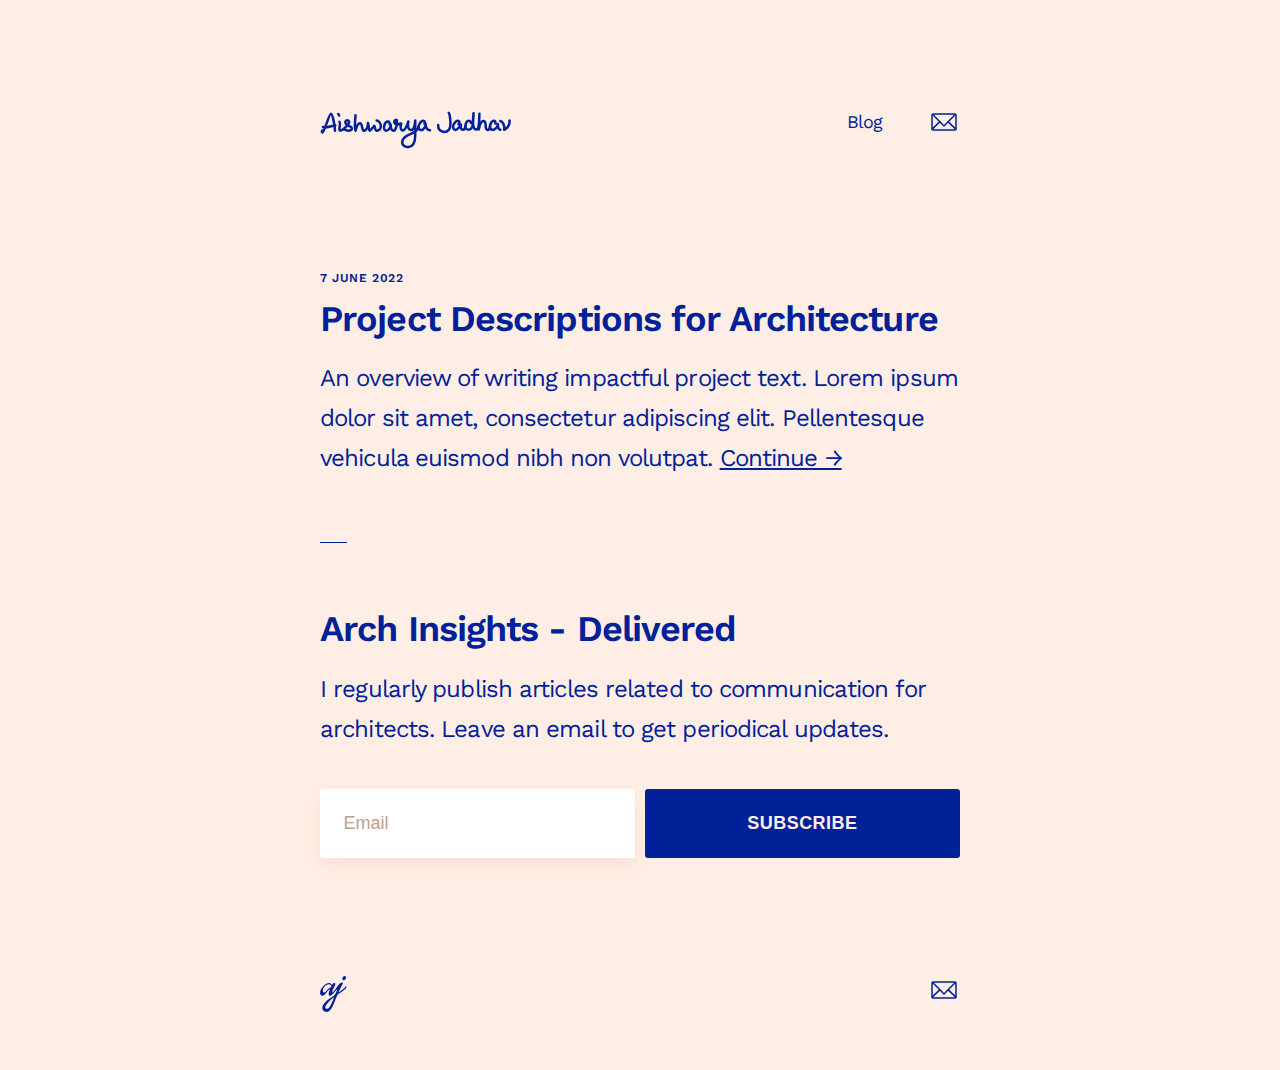
==== blog/index.html @ 1b181960 "Initial Blog Design" ====
<!DOCTYPE html>
<html>
  <head>
      <meta name="viewport" content="width=device-width,initial-scale=1">
      <title>Aishwarya Jadhav</title>
      <meta name="description" content="Helping creative people tell better stories through text. A ghostwriter of impactful project narratives, blogs and opinion pieces for press.">
      <link rel="preconnect" href="https://fonts.googleapis.com">
      <link rel="preconnect" href="https://fonts.gstatic.com" crossorigin>
      <link href="https://fonts.googleapis.com/css2?family=Work+Sans:wght@300;400;600&display=swap" rel="stylesheet">
      <link rel="shortcut icon" type="image/png" href="images/favicon.png"/>
      <link rel="apple-touch-icon" href="images/favicon.png">

      <!-- Social Shares -->
      <meta property="og:type" content="website">
      <meta property="og:site_name" content="Aishwarya Jadhav">
      <meta name="twitter:image:alt" content="Aishwarya Jadhav">
      <meta property="og:title" content="Aishwarya Jadhav">
      <meta property="og:description" content="Helping creative people tell better stories through text. A ghostwriter of impactful project narratives, blogs and opinion pieces for press.">
      <meta property="og:url" content="https://aishwaryajadhav.in">
      <meta property="og:url:secure_url" content="https://aishwaryajadhav.in">
      <meta property="og:image" content="https://aishwaryajadhav.in/images/share-image.png">
      <meta property="og:image:secure_url" content="https://aishwaryajadhav.in/images/share-image.png">
      <meta name="twitter:image" content="https://aishwaryajadhav.in/images/share-image.png">

      <link type="text/css" rel="stylesheet" href="/css/styles.css">


      <!-- Global site tag (gtag.js) - Google Analytics -->
      <script async src="https://www.googletagmanager.com/gtag/js?id=G-655TTPQYN3"></script>
      <script>
        window.dataLayer = window.dataLayer || [];
        function gtag(){dataLayer.push(arguments);}
        gtag('js', new Date());

        gtag('config', 'G-655TTPQYN3');
      </script>
  </head>
  <body>
    <div class="page-container">
      <div class="navigation" id="header-navigation"></div>

      <div class="articles">
          <div class="article">
              <aside class="date">
                  7 June 2022
              </aside>
              <h1>
                <a href="/blog/post/project-descriptions-for-architecture.html">Project Descriptions for Architecture</a>
              </h1>
              <p>
                An overview of writing impactful project text. Lorem ipsum dolor sit amet, consectetur adipiscing elit. Pellentesque vehicula euismod nibh non volutpat.
                <a href="/blog/post/project-descriptions-for-architecture.html">Continue &rarr;</a>
              </p>
          </div>
      </div>
      <div id="newsletter" class="article">
        <!-- <h1>
          <a href="/blog/post/project-descriptions-for-architecture.html">Arch Insights - Delivered</a>
        </h1>
        <p>
            I regularly publish articles related to communication for architects. Leave an email to get periodical updates.
        </p>
        <div id="mc_embed_signup">
          <form action="https://aishwaryajadhav.us18.list-manage.com/subscribe/post?u=3070e0b4a040e0c55b825b30b&amp;id=7c478db450" method="post" id="mc-embedded-subscribe-form" name="mc-embedded-subscribe-form" class="validate" target="_blank" novalidate>
            <div id="mc_embed_signup_scroll">
              <div class="buttons">
                <input type="email" value="" name="EMAIL" class="required email" id="mce-EMAIL" placeholder="Email">
                <input type="submit" value="Subscribe" name="subscribe" id="mc-embedded-subscribe" class="button">
              </div>
              <div hidden="true"><input type="hidden" name="tags" value="2143954"></div>
              <div style="position: absolute; left: -5000px;" aria-hidden="true"><input type="text" name="b_3070e0b4a040e0c55b825b30b_7c478db450" tabindex="-1" value=""></div>
            </div>
          </form>
        </div> -->
      </div>
      <div class="footer" id="footer-navigation"></div>
    </div>
    <script type="text/javascript" src="/js/templates.js"></script>
  </body>
</html>
---- css/styles.css ----
html, body {
  height: 100%;
  width: 100%;
  margin: 0;
  padding: 0;
  background: #FFEEE5;
  color: #002198;
  font-family: 'Work Sans', sans-serif;
  font-weight: 400;
  font-size: 18px;
  letter-spacing: -.05em;
}
img {
  max-width: 100%;
}
p {
  font-size: 1.333em;
  line-height: 1.666em;
  margin-top: 0;
  margin-bottom: 1.666em;
}
p:last-child {
  margin-bottom: 0;
}
aside, aside.date {
  font-size: 12px;
  line-height: 14px;
  text-transform: uppercase;
  letter-spacing: .05em;
  font-weight: 600;
  margin-bottom: 1em;
}
p.home-hero {
  font-size: 2em;
  line-height: 1.55em;
  font-weight: 300;
}
a {
  display: inline-block;
  border-radius: 3px;
  padding: .1em .2em;
  margin: -.1em -.2em;
  transition: background .2s ease;
}
a, a:hover, a:active, a:visited {
  color: #002198;
}
a:hover {
  background: #fae1d4;
}
.logo {
  padding-top: .25em;
}
a.no-hover:hover {
  background: transparent;
}
.nav-items a {
  display: inline-block;
  text-decoration: none;
  vertical-align: middle;
  margin-left: 2em;
  font-weight: 400;
  line-height: 32px;
  padding: 0 .5em;
}
a.icon {
  height: 32px;
  width: 32px;
  padding: 0 .25em;
  margin-right: -.25em;
}
h1 {
  font-weight: 600;
  font-size: 2em;
  line-height: 1.24em;
  padding: 0;
  margin: 0 0 .5em;
}
.home h1 {
  margin-bottom: 0;
}
h1 a {
  text-decoration: none;
}
h2 {
  font-size: 2em;
  margin-top: 2em;
}
h3 {
  font-weight: 300;
  font-size: 1.33em;
  line-height: 1.22em;
  padding: .5em 0 0;
  margin: 0;
}
.page-container {
  width: calc(100vw - 64px);
  max-width: 640px;
  margin: 0 auto;
}
.navigation, .footer {
  display: flex;
  justify-content: space-between;
  width: 100%;
  padding: 6em 0 3em;
}
.footer {
  padding: 3em 0;
}
.buttons {
  display: flex;
  justify-content: space-between;
}
input {
  background: #fff;
  color: #002198;
  border: none;
  outline: none;
  border: 2px solid #fff;
  box-shadow: 0 8px 16px #fae1d4;
  margin: 0;
  border-radius: 3px;
}
input:hover, input:focus {
  border: 2px solid #fae1d4;
  background: #fff;
  color: #002198;
  outline: none;
}
input, .button, .button:hover, .button:active, .button:visited {
  font-size: 1em;
  padding: 1.2em;
  width: 268px;
  display: flex;
  justify-content: space-between;
  transition: background .2s ease, box-shadow .2s ease, border .2s ease;
  box-sizing: content-box;
}
input::placeholder {
  color: #c19e8d;
}
.button, .button:hover, .button:active, .button:visited {
  border: 2px solid #002198;
  background: #002198;
  color: #FFEEE5;
  font-weight: 600;
  text-transform: uppercase;
  letter-spacing: .025em;
  text-decoration: none;
  box-shadow: none;
}
.button:hover {
  border: 2px solid #001663;
  background: #001663;
  box-shadow: 0 8px 16px #f5d1be;
}
.whatsapp.button {
  background: transparent;
  color: #002198;
  transition: border .2s ease, color .2s ease, background .2s ease;
}
.whatsapp.button:hover {
  background: transparent;
  color: #001663;
  background: #fae1d4;
}
.logos {
  font-size: .75em;
  font-weight: 600;
  text-transform: uppercase;
  letter-spacing: .025em;
  padding: 8em 0;
}
.logo-list {
  display: flex;
  justify-content: space-between;
  margin-top: 1.5em;
}
.logo-list img {
  height: 28px;
}
.article {
  position: relative;
  padding: 3.55em 0;
}
.article::before {
  content: '';
  display: block;
  height: 1px;
  width: 1.5em;
  background: #002198;
  position: absolute;
  bottom: 0;
  left: 0;
}
.home .article::before {
  bottom: auto;
  top: 0;
}
#newsletter.article::before {
  display: none;
}
.article a,.article a:hover,.article a:active,.article a:visited {
  display: inline;
  padding: 0;
  margin: 0;
  border-radius: 0;
  border-bottom: 2px solid transparent;
  transition: background .2s ease, border .2s ease;
}
.article a:hover {
  border-bottom: 2px solid #e8c6b5;
}
/* Blog */
.picture-group {
  display: flex;
  flex-wrap: wrap;
  gap: 4px;
  padding: 2px 0;
}
.one .picture{
  padding-bottom: 100%;
}
.two .picture{
  padding-bottom: 66%;
}
.three .picture{
  padding-bottom: 40%;
}
.picture {
  background: 50% 50% no-repeat;
  background-size: cover;
  flex-grow: 1;
  z-index: 1;
  transition: transform .3s ease, box-shadow .3s ease;
}
.picture-group + p {
  margin-top: 1.666em;
}
.picture:hover {
  z-index: 999;
  transform: scale(1.02);
  box-shadow: 0 16px 16px rgba(0,0,0,.1);
}
.two .picture:hover {
  transform: scale(1.03);
}
.three .picture:hover {
  transform: scale(1.05);
}
.index-link {
  margin-top: 5em;
}
.index-link a {
  text-decoration: none;
}
@media only screen and (max-width:640px) {
  html, body {
    font-size: 12px;
  }
  a.icon {
    height: 28px;
    width: 28px;
  }
  .buttons {
    flex-wrap: wrap;
    gap: 12px;
  }
  input, .button, .button:hover, .button:active, .button:visited {
    flex-basis: 100%;
    width: 100%;
    font-size: 1.2em;
    padding: 1.33em;
  }
  .navigation {
    padding: 4em 0 2em;
  }
  .logo {
    width: 150px;
    padding-top: .5em;
  }
  .nav-items a {
    font-size: 1.333em;
    margin-left: 1.5em;
  }
  p {
    margin: .5em 0 1.25em;
  }
  .small-hide {
    display: none;
  }
  h1 {
    line-height: 1.26em;
  }
  .logos {
    font-size: 1em;
    padding: 8em 0 4em;
  }
  .logo-list {
    gap: 32px;
    flex-wrap: wrap;
  }
  .logo-list img {
    height: 24px;
  }
}
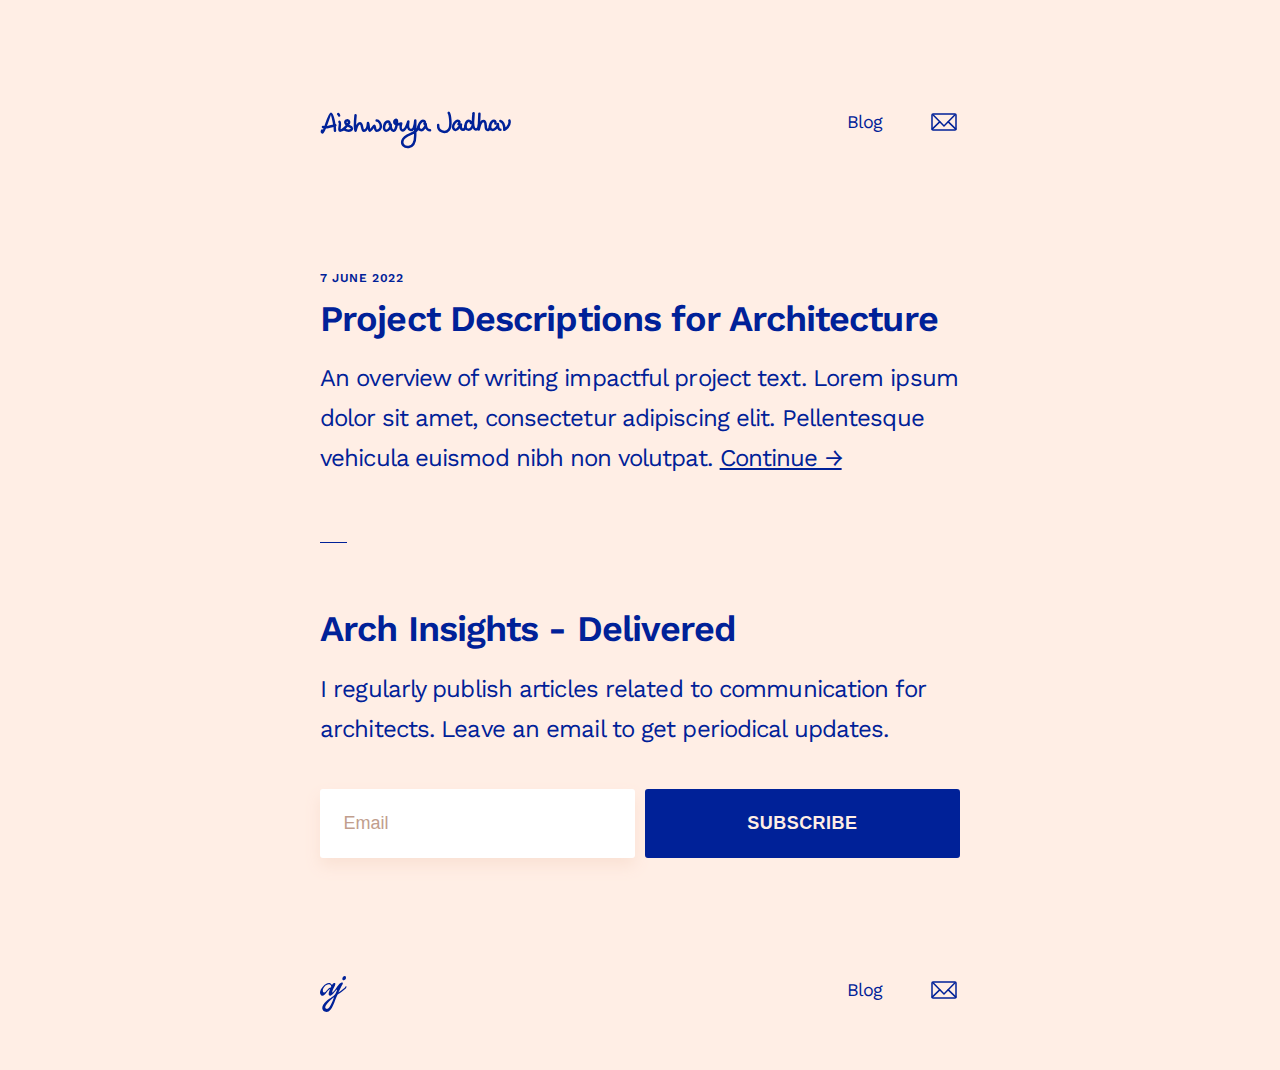
==== commit 1e4c36df: "Remove comments and extra links" ====
--- a/blog/index.html
+++ b/blog/index.html
@@ -53,26 +53,7 @@
               </p>
           </div>
       </div>
-      <div id="newsletter" class="article">
-        <!-- <h1>
-          <a href="/blog/post/project-descriptions-for-architecture.html">Arch Insights - Delivered</a>
-        </h1>
-        <p>
-            I regularly publish articles related to communication for architects. Leave an email to get periodical updates.
-        </p>
-        <div id="mc_embed_signup">
-          <form action="https://aishwaryajadhav.us18.list-manage.com/subscribe/post?u=3070e0b4a040e0c55b825b30b&amp;id=7c478db450" method="post" id="mc-embedded-subscribe-form" name="mc-embedded-subscribe-form" class="validate" target="_blank" novalidate>
-            <div id="mc_embed_signup_scroll">
-              <div class="buttons">
-                <input type="email" value="" name="EMAIL" class="required email" id="mce-EMAIL" placeholder="Email">
-                <input type="submit" value="Subscribe" name="subscribe" id="mc-embedded-subscribe" class="button">
-              </div>
-              <div hidden="true"><input type="hidden" name="tags" value="2143954"></div>
-              <div style="position: absolute; left: -5000px;" aria-hidden="true"><input type="text" name="b_3070e0b4a040e0c55b825b30b_7c478db450" tabindex="-1" value=""></div>
-            </div>
-          </form>
-        </div> -->
-      </div>
+      <div id="newsletter" class="article"></div>
       <div class="footer" id="footer-navigation"></div>
     </div>
     <script type="text/javascript" src="/js/templates.js"></script>
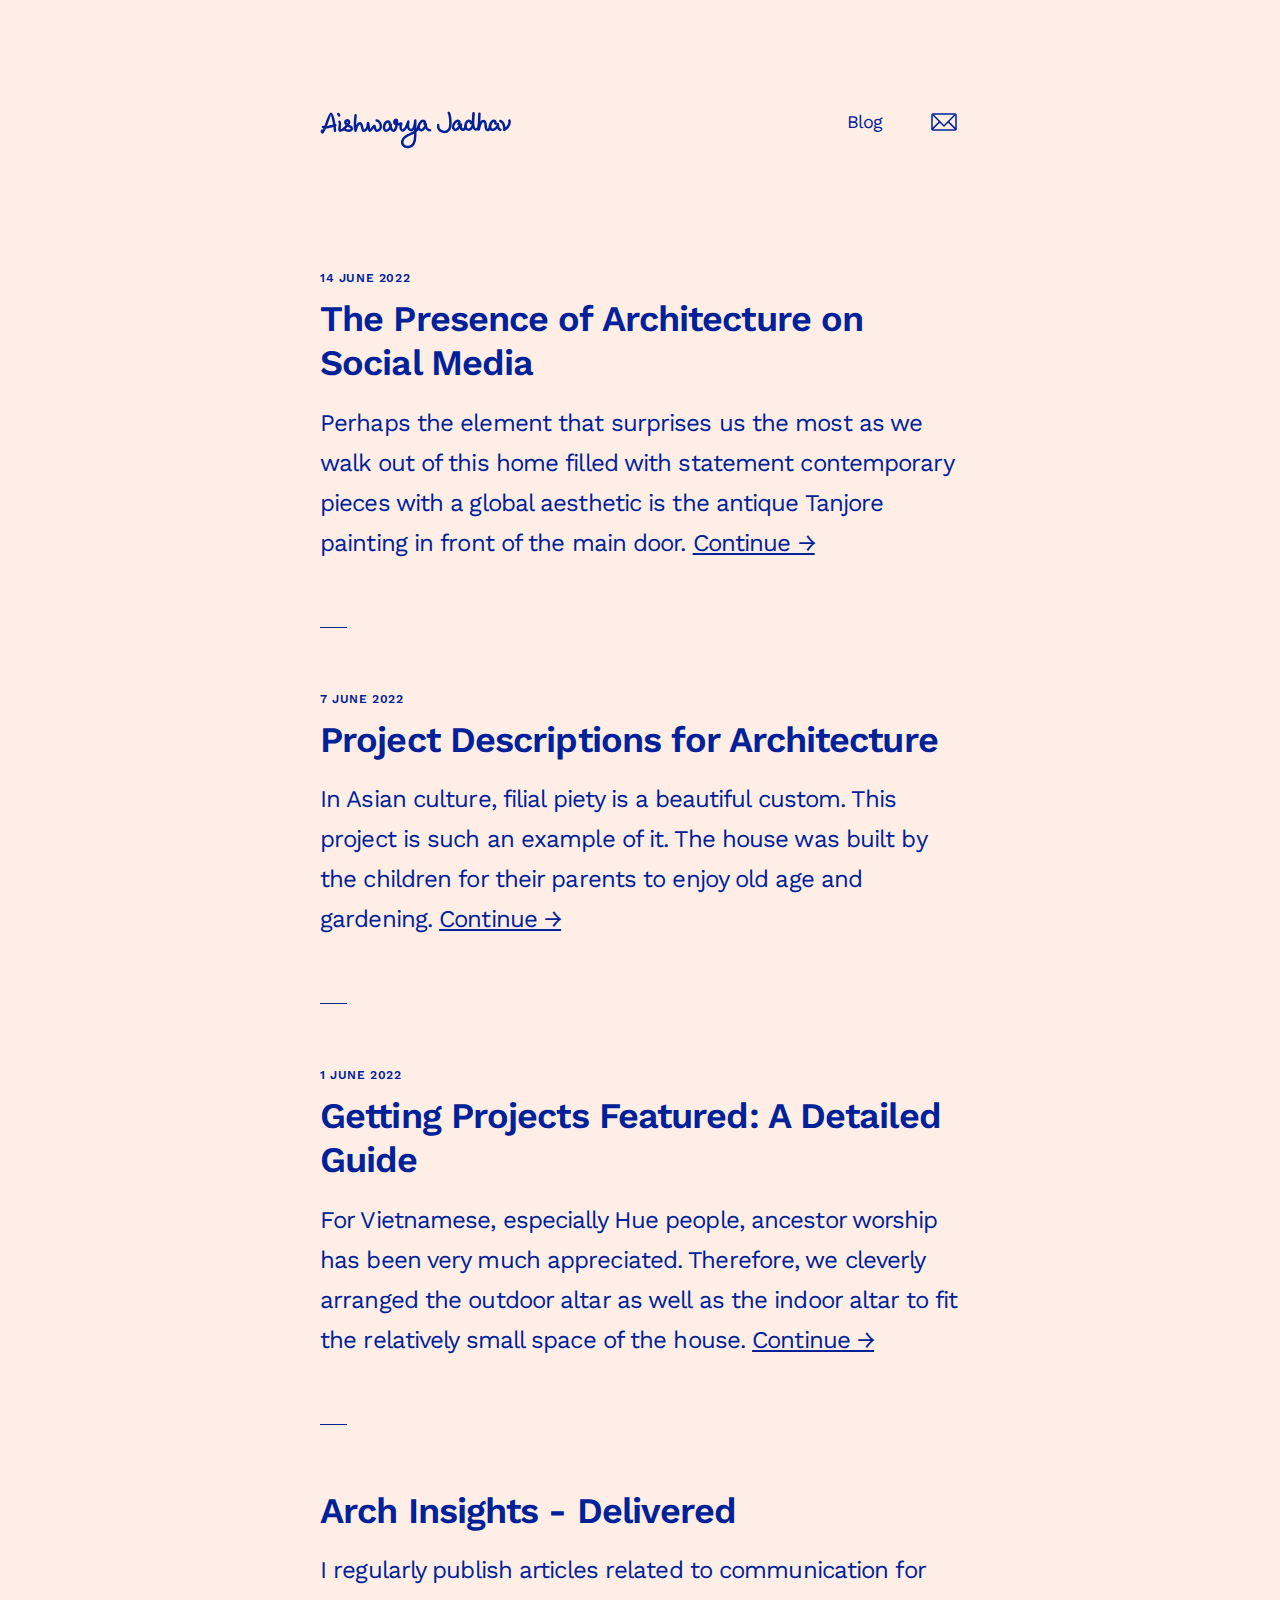
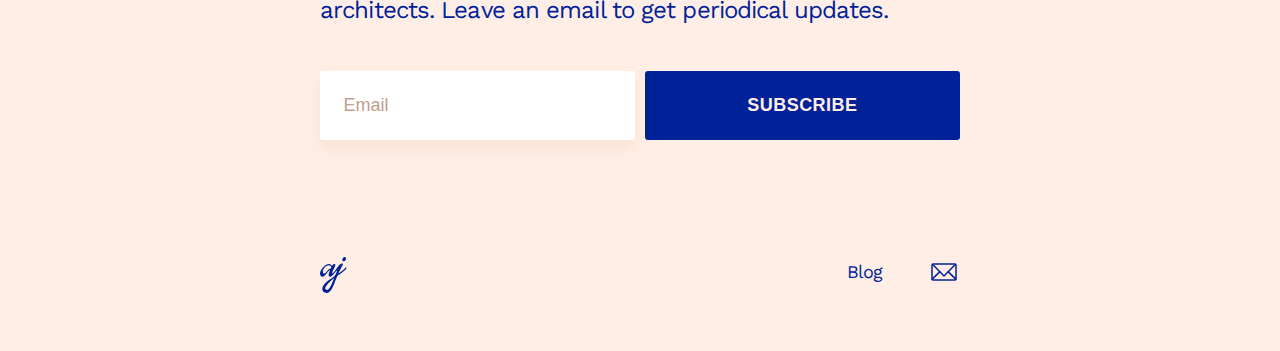
==== commit bab4c3a1: "Basic "CMS"" ====
--- a/blog/index.html
+++ b/blog/index.html
@@ -6,7 +6,7 @@
       <meta name="description" content="Helping creative people tell better stories through text. A ghostwriter of impactful project narratives, blogs and opinion pieces for press.">
       <link rel="preconnect" href="https://fonts.googleapis.com">
       <link rel="preconnect" href="https://fonts.gstatic.com" crossorigin>
-      <link href="https://fonts.googleapis.com/css2?family=Work+Sans:wght@300;400;600&display=swap" rel="stylesheet">
+      <link href="https://fonts.googleapis.com/css2?family=Work+Sans:wght@400;600&display=swap" rel="stylesheet">
       <link rel="shortcut icon" type="image/png" href="images/favicon.png"/>
       <link rel="apple-touch-icon" href="images/favicon.png">
 
@@ -23,7 +23,7 @@
       <meta name="twitter:image" content="https://aishwaryajadhav.in/images/share-image.png">
 
       <link type="text/css" rel="stylesheet" href="/css/styles.css">
-
+      <script type="text/javascript" src="/blog/index.js"></script>
 
       <!-- Global site tag (gtag.js) - Google Analytics -->
       <script async src="https://www.googletagmanager.com/gtag/js?id=G-655TTPQYN3"></script>
@@ -35,24 +35,10 @@
         gtag('config', 'G-655TTPQYN3');
       </script>
   </head>
-  <body>
+  <body class="blog-index">
     <div class="page-container">
       <div class="navigation" id="header-navigation"></div>
-
-      <div class="articles">
-          <div class="article">
-              <aside class="date">
-                  7 June 2022
-              </aside>
-              <h1>
-                <a href="/blog/post/project-descriptions-for-architecture.html">Project Descriptions for Architecture</a>
-              </h1>
-              <p>
-                An overview of writing impactful project text. Lorem ipsum dolor sit amet, consectetur adipiscing elit. Pellentesque vehicula euismod nibh non volutpat.
-                <a href="/blog/post/project-descriptions-for-architecture.html">Continue &rarr;</a>
-              </p>
-          </div>
-      </div>
+      <div class="articles" id="articles-list"></div>
       <div id="newsletter" class="article"></div>
       <div class="footer" id="footer-navigation"></div>
     </div>
--- a/css/styles.css
+++ b/css/styles.css
@@ -21,6 +21,16 @@
 }
 p:last-child {
   margin-bottom: 0;
+}
+p.home-hero {
+  font-size: 2em;
+  line-height: 1.55em;
+  font-weight: 400;
+  letter-spacing: -.06em;
+  margin-top: 0;
+}
+.home .article p {
+  margin-top: 0.5em;
 }
 aside, aside.date {
   font-size: 12px;
@@ -29,11 +39,6 @@
   letter-spacing: .05em;
   font-weight: 600;
   margin-bottom: 1em;
-}
-p.home-hero {
-  font-size: 2em;
-  line-height: 1.55em;
-  font-weight: 300;
 }
 a {
   display: inline-block;
@@ -87,7 +92,7 @@
   margin-top: 2em;
 }
 h3 {
-  font-weight: 300;
+  font-weight: 400;
   font-size: 1.33em;
   line-height: 1.22em;
   padding: .5em 0 0;
@@ -157,12 +162,11 @@
 .whatsapp.button {
   background: transparent;
   color: #002198;
-  transition: border .2s ease, color .2s ease, background .2s ease;
 }
 .whatsapp.button:hover {
   background: transparent;
   color: #001663;
-  background: #fae1d4;
+  background: #FFEEE5;
 }
 .logos {
   font-size: .75em;
@@ -183,9 +187,11 @@
   position: relative;
   padding: 3.55em 0;
 }
+.article::before, .home #newsletter.article::before {
+  display: block;
+}
 .article::before {
   content: '';
-  display: block;
   height: 1px;
   width: 1.5em;
   background: #002198;
@@ -286,6 +292,12 @@
   p {
     margin: .5em 0 1.25em;
   }
+  p.home-hero {
+    font-size: 2em;
+    line-height: 1.55em;
+    font-weight: 400;
+    letter-spacing: -.08em;
+  }
   .small-hide {
     display: none;
   }
